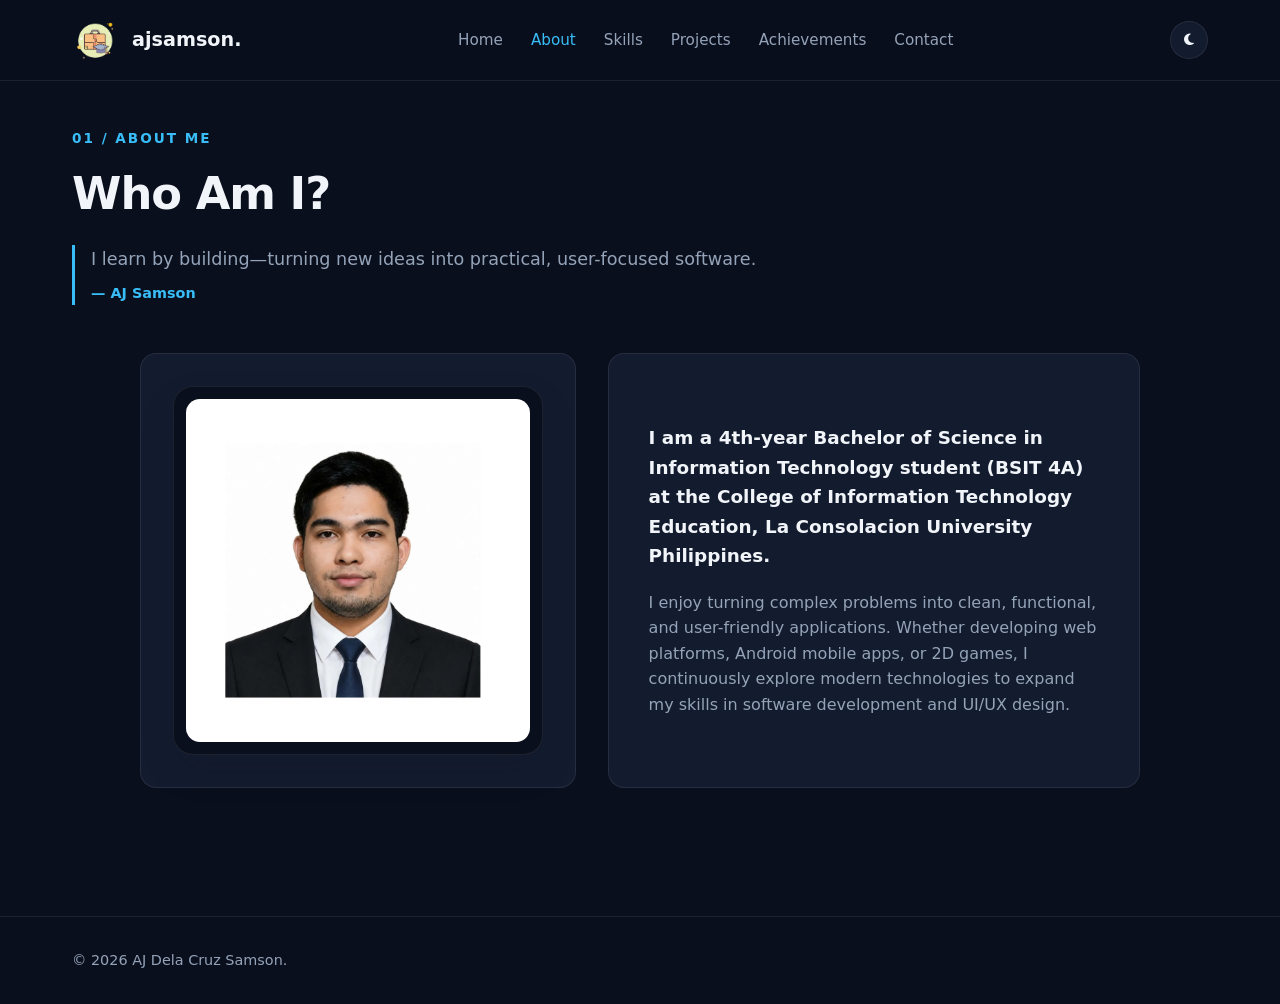
==== about.html @ ee165d3f "Add files via upload" ====
<!DOCTYPE html>
<html lang="en">
<head>
    <meta charset="UTF-8">
    <meta name="viewport" content="width=device-width, initial-scale=1.0">
    <title>AJ Samson | About Me</title>
    <link rel="stylesheet" href="style.css">
    <link rel="stylesheet" href="https://cdnjs.cloudflare.com/ajax/libs/font-awesome/6.4.0/css/all.min.css">
</head>
<body data-theme="dark">
    <header class="header">
        <div class="nav-container">
            <a href="index.html" class="logo">
           <img src="Internship.png" alt="Logo" style="width: 48px; height: 48px; max-width: 48px; object-fit: contain;">
           <span>ajsamson.</span>
         </a>   
            <nav class="navbar">
                <a href="index.html" class="nav-link">Home</a>
                <a href="about.html" class="nav-link active">About</a>
                <a href="skills.html" class="nav-link">Skills</a>
                <a href="projects.html" class="nav-link">Projects</a>
                <a href="achievements.html" class="nav-link">Achievements</a>
                <a href="contact.html" class="nav-link">Contact</a>
            </nav>
            <div class="nav-actions">
                <button id="theme-toggle" class="theme-btn"><i class="fa-solid fa-moon"></i></button>
                <button id="mobile-menu" class="menu-toggle"><i class="fa-solid fa-bars"></i></button>
            </div>
        </div>
    </header>

    <main class="page-container">
        <div class="page-header">
            <span class="section-number">01 / ABOUT ME</span>
            <h1>Who Am I?</h1>
            <blockquote class="about-tagline">
                <p>I learn by building—turning new ideas into practical, user-focused software.</p>
                <footer>— AJ Samson</footer>
            </blockquote>
        </div>
        <div class="about-layout">
            <figure class="about-profile card-box">
                <div class="about-image-frame">
                    <img src="profile.png" alt="Professional portrait of AJ Samson">
                </div>
            </figure>
            <section class="about-copy card-box" aria-label="About my background">
                <p class="about-intro">I am a 4th-year Bachelor of Science in Information Technology student (BSIT 4A) at the College of Information Technology Education, La Consolacion University Philippines.</p>
                <p class="about-description">I enjoy turning complex problems into clean, functional, and user-friendly applications. Whether developing web platforms, Android mobile apps, or 2D games, I continuously explore modern technologies to expand my skills in software development and UI/UX design.</p>
            </section>
        </div>
    </main>

    <footer class="footer"><div class="footer-flex"><p>&copy; 2026 AJ Dela Cruz Samson.</p></div></footer>
    <script src="script.js"></script>
</body>
</html>
---- style.css ----
:root {
    --bg-primary: #0a0f1d;
    --bg-card: #131b2e;
    --bg-card-hover: #1c2640;
    --text-main: #f1f5f9;
    --text-muted: #94a3b8;
    --accent: #38bdf8;
    --accent-gradient: linear-gradient(135deg, #38bdf8 0%, #818cf8 100%);
    --border-color: rgba(255, 255, 255, 0.08);
    --transition: all 0.3s ease;
}

[data-theme="light"] {
    --bg-primary: #f8fafc;
    --bg-card: #ffffff;
    --bg-card-hover: #f1f5f9;
    --text-main: #0f172a;
    --text-muted: #64748b;
    --accent: #2563eb;
    --accent-gradient: linear-gradient(135deg, #2563eb 0%, #7c3aed 100%);
    --border-color: rgba(0, 0, 0, 0.08);
}

* {
    margin: 0;
    padding: 0;
    box-sizing: border-box;
}

body {
    font-family: 'Segoe UI', system-ui, -apple-system, sans-serif;
    background-color: var(--bg-primary);
    color: var(--text-main);
    line-height: 1.6;
    transition: var(--transition);
}

/* Header & Navbar */
.header {
    position: fixed;
    top: 0;
    left: 0;
    width: 100%;
    z-index: 1000;
    background: rgba(10, 15, 29, 0.85);
    backdrop-filter: blur(12px);
    border-bottom: 1px solid var(--border-color);
    transition: var(--transition);
}

[data-theme="light"] .header {
    background: rgba(248, 250, 252, 0.85);
}

.nav-container {
    max-width: 1200px;
    margin: 0 auto;
    padding: 1rem 2rem;
    display: flex;
    align-items: center;
    justify-content: space-between;
}

.logo {
    display: flex;
    align-items: center;
    gap: 0.75rem;
    text-decoration: none;
    color: var(--text-main);
    font-weight: 700;
    font-size: 1.2rem;
}

.logo-badge {
    background: var(--accent-gradient);
    color: white;
    width: 36px;
    height: 36px;
    border-radius: 8px;
    display: flex;
    align-items: center;
    justify-content: center;
    font-size: 0.95rem;
    font-weight: bold;
}

/* Navbar Links */
.navbar {
    display: flex;
    gap: 1.75rem;
}

.nav-link {
    text-decoration: none;
    color: var(--text-muted);
    font-size: 0.95rem;
    font-weight: 500;
    transition: var(--transition);
}

.nav-link:hover, .nav-link.active {
    color: var(--accent);
}

.nav-actions {
    display: flex;
    align-items: center;
    gap: 1rem;
}

.theme-btn {
    background: var(--bg-card);
    border: 1px solid var(--border-color);
    color: var(--text-main);
    width: 38px;
    height: 38px;
    border-radius: 50%;
    cursor: pointer;
    display: flex;
    align-items: center;
    justify-content: center;
    transition: var(--transition);
}

.theme-btn:hover {
    border-color: var(--accent);
}

/* Mobile Hamburger Menu Toggle */
.menu-toggle {
    display: none;
    background: none;
    border: none;
    color: var(--text-main);
    font-size: 1.5rem;
    cursor: pointer;
}

/* Page Wrapper */
.page-container {
    max-width: 1200px;
    margin: 0 auto;
    padding: 8rem 2rem 4rem;
    min-height: 85vh;
}

.page-header {
    margin-bottom: 3rem;
}

.section-number {
    font-size: 0.85rem;
    font-weight: 700;
    color: var(--accent);
    letter-spacing: 2px;
    display: block;
    margin-bottom: 0.5rem;
}

.page-header h1 {
    font-size: 2.8rem;
    font-weight: 800;
    letter-spacing: -1px;
}

.about-tagline {
    max-width: 700px;
    margin: 1rem 0 0;
    padding-left: 1rem;
    border-left: 3px solid var(--accent);
    color: var(--text-muted);
}

.about-tagline p {
    margin: 0;
    font-size: 1.1rem;
    line-height: 1.6;
}

.about-tagline footer {
    margin-top: 0.5rem;
    color: var(--accent);
    font-size: 0.9rem;
    font-style: normal;
    font-weight: 600;
}

.home-hero {
    display: grid;
    grid-template-columns: minmax(0, 1fr) minmax(300px, 1fr);
    gap: clamp(1.5rem, 4vw, 3rem);
    align-items: center;
    min-height: 75vh;
}

.hero-content {
    max-width: 780px;
}

.hero-visual {
    display: flex;
    justify-content: center;
    margin: 0;
}

.hero-visual img {
    display: block;
    width: 100%;
    max-width: 560px;
    max-height: 65vh;
    object-fit: contain;
}

.hero-title {
    max-width: 15ch;
    margin: 1rem 0 1.5rem;
    font-size: clamp(2.8rem, 6vw, 5rem);
    line-height: 1.05;
    letter-spacing: -0.04em;
}

.hero-title span {
    background: var(--accent-gradient);
    background-clip: text;
    -webkit-background-clip: text;
    -webkit-text-fill-color: transparent;
}

.hero-description {
    max-width: 620px;
    margin-bottom: 2rem;
    color: var(--text-muted);
    font-size: 1.15rem;
}

.hero-actions {
    display: flex;
    flex-wrap: wrap;
    gap: 1rem;
}

/* Buttons */
.btn {
    padding: 0.85rem 1.75rem;
    border-radius: 10px;
    font-weight: 600;
    text-decoration: none;
    display: inline-flex;
    align-items: center;
    gap: 0.5rem;
    transition: var(--transition);
    cursor: pointer;
    font-size: 0.95rem;
}

.primary-btn {
    background: var(--accent);
    color: white;
    box-shadow: 0 4px 14px rgba(56, 189, 248, 0.3);
    border: none;
}

.primary-btn:hover {
    transform: translateY(-2px);
    opacity: 0.95;
}

.secondary-btn {
    background: var(--bg-card);
    color: var(--text-main);
    border: 1px solid var(--border-color);
}

.secondary-btn:hover {
    border-color: var(--accent);
    background: var(--bg-card-hover);
}

/* Cards & Layouts */
.card-box {
    background: var(--bg-card);
    border: 1px solid var(--border-color);
    border-radius: 16px;
    padding: 2.5rem;
    transition: var(--transition);
}

.card-box:hover {
    border-color: var(--accent);
}

.skill-grid {
    display: grid;
    grid-template-columns: repeat(auto-fit, minmax(240px, 1fr));
    gap: 1.5rem;
}

.skill-card {
    display: grid;
    grid-template-columns: 52px minmax(0, 1fr);
    align-items: start;
    gap: 1rem;
}

.skill-card h3 {
    margin: 0.15rem 0 0.5rem;
}

.skill-card p {
    margin: 0;
    color: var(--text-muted);
}

.skill-icon {
    display: grid;
    width: 52px;
    height: 52px;
    place-items: center;
    border-radius: 14px;
    background: var(--accent-gradient);
    color: #ffffff;
    font-size: 1.25rem;
    box-shadow: 0 6px 16px rgba(37, 99, 235, 0.18);
}

/* About page */
.about-layout {
    display: grid;
    grid-template-columns: minmax(260px, 0.9fr) minmax(0, 1.1fr);
    gap: 2rem;
    align-items: stretch;
    max-width: 1000px;
    margin: 0 auto;
}

.about-profile {
    display: flex;
    align-items: center;
    justify-content: center;
    margin: 0;
    padding: clamp(1.25rem, 3vw, 2rem);
}

.about-image-frame {
    width: 100%;
    max-width: 380px;
    aspect-ratio: 1;
    padding: 0.75rem;
    overflow: hidden;
    border: 1px solid var(--border-color);
    border-radius: 20px;
    background: var(--bg-primary);
    box-shadow: 0 16px 36px rgba(15, 23, 42, 0.12);
}

.about-image-frame img {
    display: block;
    width: 100%;
    height: 100%;
    object-fit: contain;
    border-radius: 14px;
}

.about-copy {
    display: flex;
    flex-direction: column;
    justify-content: center;
    padding: clamp(1.5rem, 4vw, 2.5rem);
}

.about-intro {
    margin-bottom: 1.2rem;
    font-size: 1.15rem;
    font-weight: 600;
}

.about-description {
    color: var(--text-muted);
}

.project-grid {
    display: grid;
    grid-template-columns: repeat(auto-fit, minmax(min(100%, 300px), 1fr));
    align-items: stretch;
    gap: 1.5rem;
}

.project-card {
    display: flex;
    flex-direction: column;
    gap: 1rem;
    padding: 1.25rem;
}

.project-image-frame {
    width: 100%;
    aspect-ratio: 16 / 10;
    display: flex;
    align-items: center;
    justify-content: center;
    overflow: hidden;
    border: 1px solid var(--border-color);
    border-radius: 12px;
    background: var(--bg-primary);
}

.project-image {
    display: block;
    width: 100%;
    height: 100%;
    object-fit: cover;
}

.project-image-phone {
    width: auto;
    max-width: 100%;
    object-fit: contain;
    border-radius: 8px;
}

/* Footer */
.footer {
    border-top: 1px solid var(--border-color);
    padding: 2rem 0;
    margin-top: 4rem;
}

.footer-flex {
    max-width: 1200px;
    margin: 0 auto;
    padding: 0 2rem;
    display: flex;
    justify-content: space-between;
    align-items: center;
    color: var(--text-muted);
    font-size: 0.9rem;
}

.footer-socials {
    display: flex;
    gap: 1.2rem;
}

.footer-socials a {
    color: var(--text-muted);
    font-size: 1.1rem;
    transition: var(--transition);
}

.footer-socials a:hover {
    color: var(--accent);
}

/* Responsive Media Queries for Mobile Devices */
@media (max-width: 900px) {
    .menu-toggle {
        display: block;
    }
    .navbar {
        position: absolute;
        top: 100%;
        left: 0;
        width: 100%;
        background: var(--bg-card);
        flex-direction: column;
        align-items: center;
        padding: 2rem 0;
        border-bottom: 1px solid var(--border-color);
        clip-path: polygon(0 0, 100% 0, 100% 0, 0 0);
        transition: clip-path 0.4s ease-in-out;
        pointer-events: none;
    }
    .navbar.active {
        clip-path: polygon(0 0, 100% 0, 100% 100%, 0 100%);
        pointer-events: auto;
    }
    .nav-actions .cta-btn {
        display: none;
    }

    /* Custom logo styling para sa buong website */
.site-logo {
    width: 48px; /* Pwede mong taasan pa to halimbawa 52px o 56px kung gusto mo pang mas malaki */
    height: 48px;
    border-radius: 8px;
    object-fit: cover;
}

}

@media (max-width: 700px) {
    .home-hero {
        grid-template-columns: minmax(0, 1fr);
        gap: 2rem;
        min-height: 70vh;
    }

    .hero-visual img {
        max-width: 340px;
        max-height: 40vh;
    }

    .hero-title {
        font-size: clamp(2.6rem, 12vw, 4rem);
    }

    .hero-description {
        font-size: 1.05rem;
    }

    .about-layout {
        grid-template-columns: minmax(0, 1fr);
        gap: 1.25rem;
    }

    .about-profile {
        width: 100%;
        max-width: 420px;
        margin: 0 auto;
    }
}

[data-theme="light"] {
    --bg-primary: #e7ebf0;
    --bg-card: #f5f6f8;
    --bg-card-hover: #e9edf2;
    --text-main: #0f172a;
    --text-muted: #475569;
    --border-color: #cbd5e1;
}

[data-theme="light"] .header,
[data-theme="light"] .navbar {
    background: #f5f6f8;
}

[data-theme="light"] .card-box {
    background: #f5f6f8 !important;
}
[data-theme="light"] .primary-btn:hover {
    background: #1d4ed8;
}
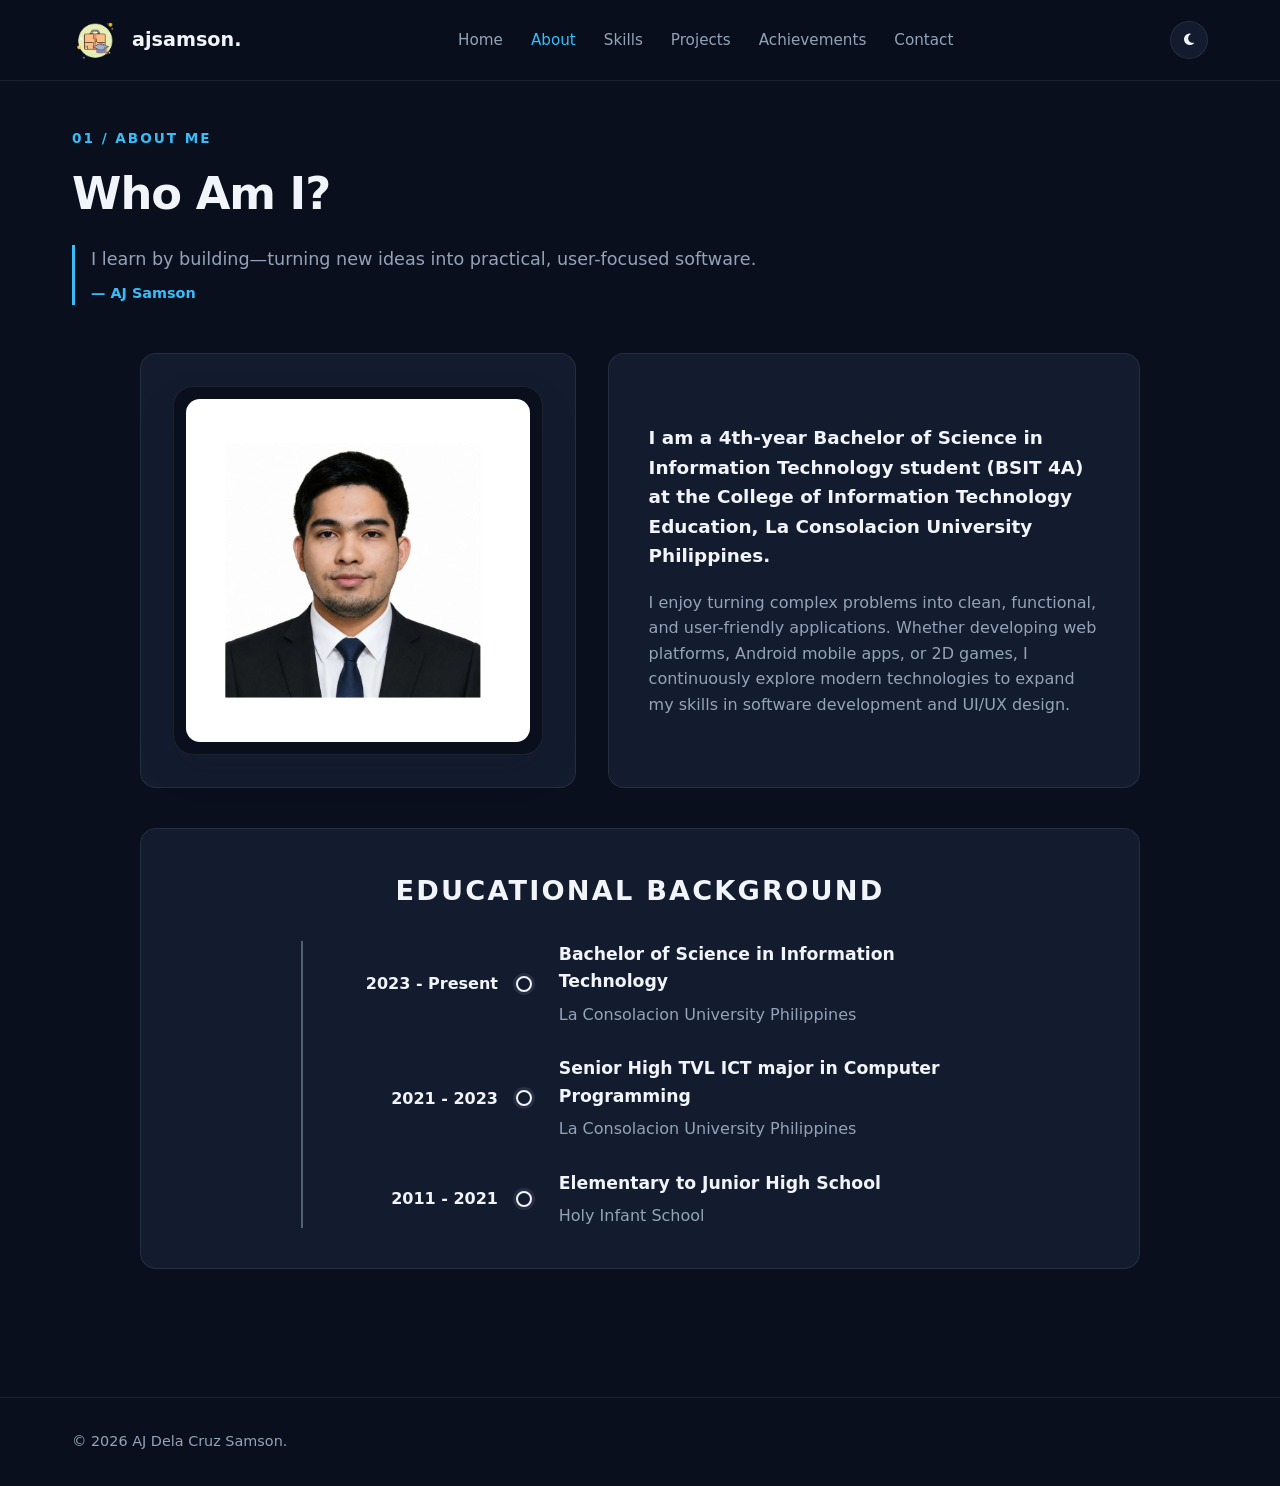
==== commit e50ce8f3: "Update portfolio pages" ====
--- a/about.html
+++ b/about.html
@@ -49,6 +49,38 @@
                 <p class="about-description">I enjoy turning complex problems into clean, functional, and user-friendly applications. Whether developing web platforms, Android mobile apps, or 2D games, I continuously explore modern technologies to expand my skills in software development and UI/UX design.</p>
             </section>
         </div>
+
+        <section class="education-card card-box" aria-label="Educational background">
+            <h2>Educational Background</h2>
+            <div class="education-timeline">
+                <div class="education-item">
+                    <div class="education-year">2023 - Present</div>
+                    <div class="education-dot" aria-hidden="true"></div>
+                    <div class="education-details">
+                        <h3>Bachelor of Science in Information Technology</h3>
+                        <p>La Consolacion University Philippines</p>
+                    </div>
+                </div>
+
+                <div class="education-item">
+                    <div class="education-year">2021 - 2023</div>
+                    <div class="education-dot" aria-hidden="true"></div>
+                    <div class="education-details">
+                        <h3>Senior High TVL ICT major in Computer Programming</h3>
+                        <p>La Consolacion University Philippines</p>
+                    </div>
+                </div>
+
+                <div class="education-item">
+                    <div class="education-year">2011 - 2021</div>
+                    <div class="education-dot" aria-hidden="true"></div>
+                    <div class="education-details">
+                        <h3>Elementary to Junior High School</h3>
+                        <p>Holy Infant School</p>
+                    </div>
+                </div>
+            </div>
+        </section>
     </main>
 
     <footer class="footer"><div class="footer-flex"><p>&copy; 2026 AJ Dela Cruz Samson.</p></div></footer>
--- a/style.css
+++ b/style.css
@@ -375,6 +375,146 @@
 }
 
 .about-description {
+    color: var(--text-muted);
+}
+
+.contact-intro {
+    color: var(--text-muted);
+    margin-bottom: 1.5rem;
+}
+
+.contact-methods {
+    display: grid;
+    gap: 0.85rem;
+}
+
+.contact-method {
+    display: flex;
+    align-items: center;
+    gap: 0.9rem;
+    padding: 0.85rem 1rem;
+    border: 1px solid var(--border-color);
+    border-radius: 12px;
+    color: var(--text-main);
+    text-decoration: none;
+    transition: var(--transition);
+}
+
+.contact-method:hover {
+    border-color: var(--accent);
+    background: var(--bg-card-hover);
+    transform: translateY(-2px);
+}
+
+.contact-method-icon {
+    display: grid;
+    flex: 0 0 42px;
+    width: 42px;
+    height: 42px;
+    place-items: center;
+    border-radius: 12px;
+    color: #ffffff;
+    font-size: 1.2rem;
+}
+
+.email-icon {
+    background: #ea4335;
+}
+
+.messenger-icon {
+    background: linear-gradient(135deg, #00b2ff, #006aff);
+}
+
+.contact-method-text {
+    display: grid;
+    min-width: 0;
+}
+
+.contact-method-label {
+    font-size: 0.9rem;
+    font-weight: 700;
+}
+
+.contact-method-value {
+    overflow-wrap: anywhere;
+    color: var(--text-muted);
+    font-size: 0.85rem;
+}
+
+.education-card {
+    max-width: 1000px;
+    margin: 2.5rem auto 0;
+    padding: clamp(1.5rem, 4vw, 2.5rem);
+}
+
+.education-card h2 {
+    margin: 0 0 1.75rem;
+    font-size: clamp(1.7rem, 2vw, 2.2rem);
+    text-align: center;
+    letter-spacing: 0.08em;
+    text-transform: uppercase;
+}
+
+.education-timeline {
+    position: relative;
+    max-width: 700px;
+    margin: 0 auto;
+    padding-left: 1.75rem;
+}
+
+.education-timeline::before {
+    content: "";
+    position: absolute;
+    left: 0.7rem;
+    top: 0;
+    bottom: 0;
+    width: 2px;
+    background: rgba(148, 163, 184, 0.5);
+}
+
+.education-item {
+    position: relative;
+    display: grid;
+    grid-template-columns: 180px 20px minmax(0, 1fr);
+    gap: 1.15rem;
+    align-items: center;
+    margin-bottom: 1.75rem;
+}
+
+.education-item:last-child {
+    margin-bottom: 0;
+}
+
+.education-year {
+    font-weight: 700;
+    color: var(--text-main);
+    text-align: right;
+    font-size: 1rem;
+}
+
+.education-dot {
+    position: relative;
+    z-index: 1;
+    width: 16px;
+    height: 16px;
+    border-radius: 50%;
+    background: var(--bg-card);
+    border: 2px solid var(--text-main);
+    box-shadow: 0 0 0 3px rgba(148, 163, 184, 0.15);
+}
+
+.education-details {
+    padding-left: 0.25rem;
+}
+
+.education-details h3 {
+    margin: 0 0 0.35rem;
+    font-size: 1.08rem;
+    font-weight: 700;
+}
+
+.education-details p {
+    margin: 0;
     color: var(--text-muted);
 }
 
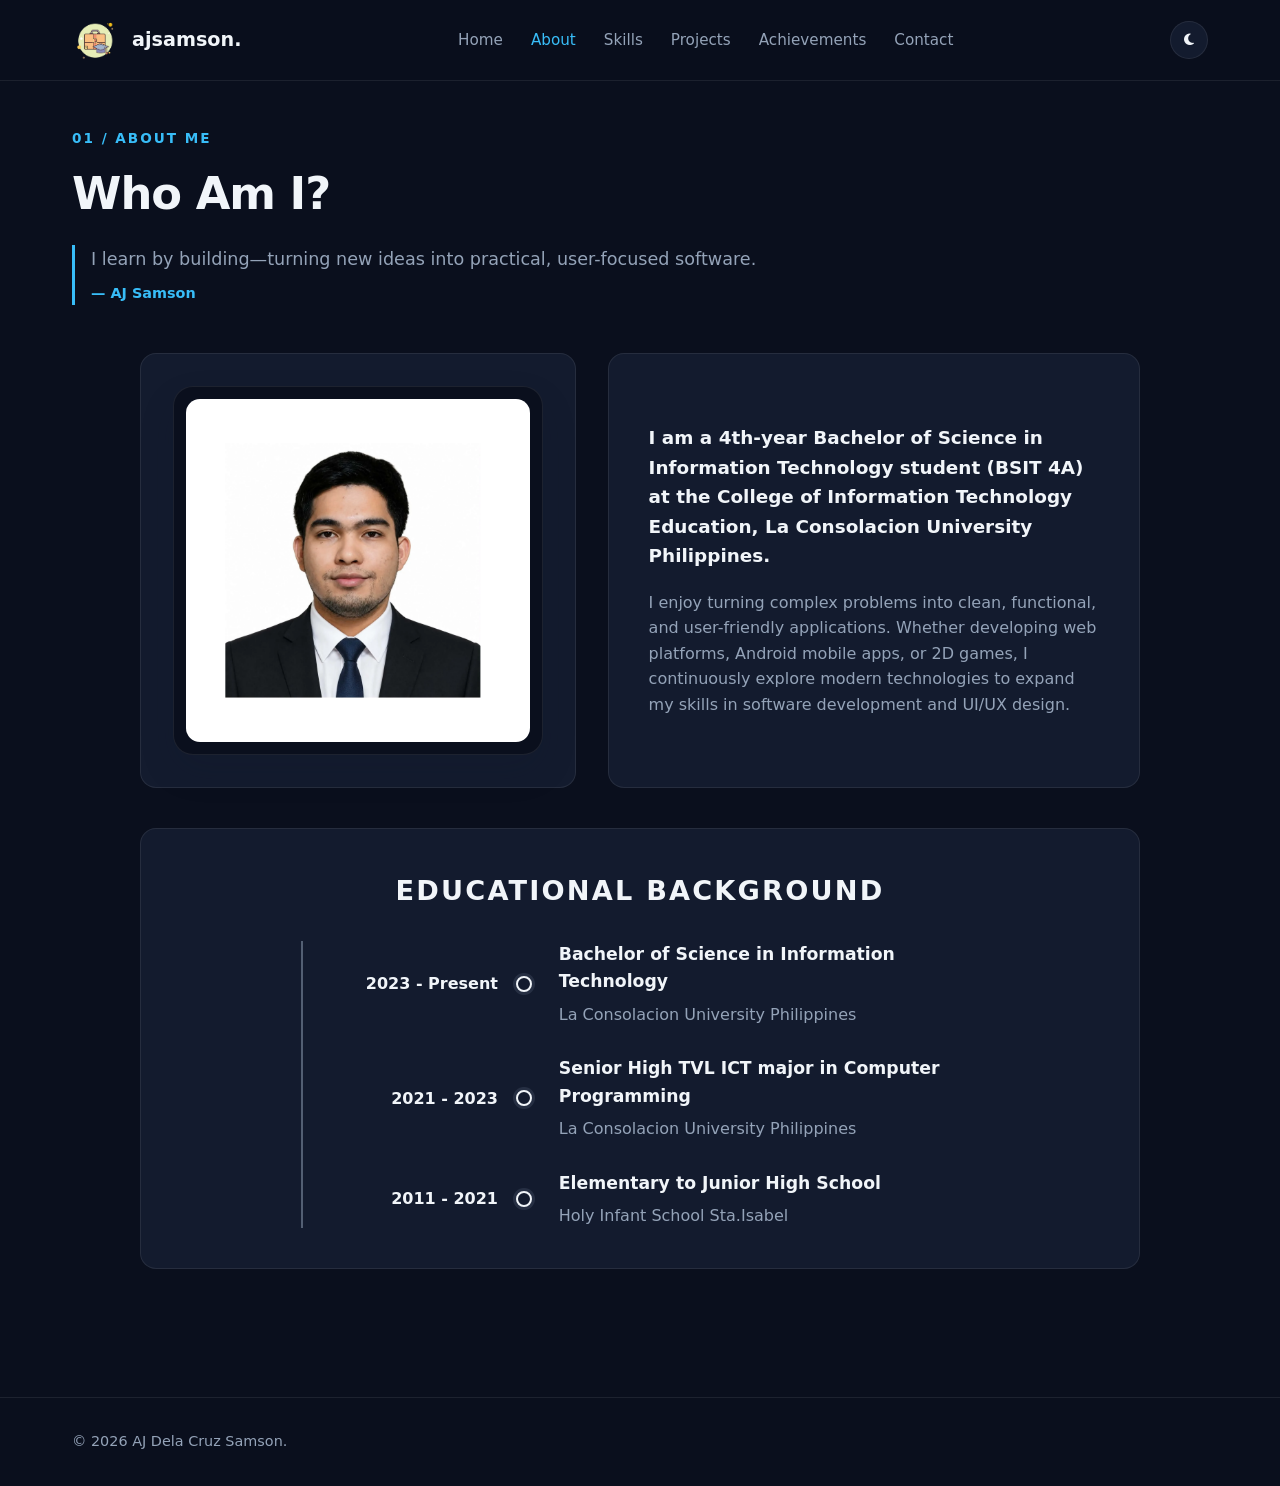
==== commit 7519f4a5: "Update Holy Infant School name" ====
--- a/about.html
+++ b/about.html
@@ -4,10 +4,11 @@
     <meta charset="UTF-8">
     <meta name="viewport" content="width=device-width, initial-scale=1.0">
     <title>AJ Samson | About Me</title>
+    <script>document.documentElement.setAttribute('data-theme', localStorage.getItem('theme') || 'dark');</script>
     <link rel="stylesheet" href="style.css">
     <link rel="stylesheet" href="https://cdnjs.cloudflare.com/ajax/libs/font-awesome/6.4.0/css/all.min.css">
 </head>
-<body data-theme="dark">
+<body>
     <header class="header">
         <div class="nav-container">
             <a href="index.html" class="logo">
@@ -76,7 +77,7 @@
                     <div class="education-dot" aria-hidden="true"></div>
                     <div class="education-details">
                         <h3>Elementary to Junior High School</h3>
-                        <p>Holy Infant School</p>
+                        <p>Holy Infant School Sta.Isabel</p>
                     </div>
                 </div>
             </div>
--- a/style.css
+++ b/style.css
@@ -423,6 +423,10 @@
 
 .messenger-icon {
     background: linear-gradient(135deg, #00b2ff, #006aff);
+}
+
+.github-icon {
+    background: #181717;
 }
 
 .contact-method-text {
